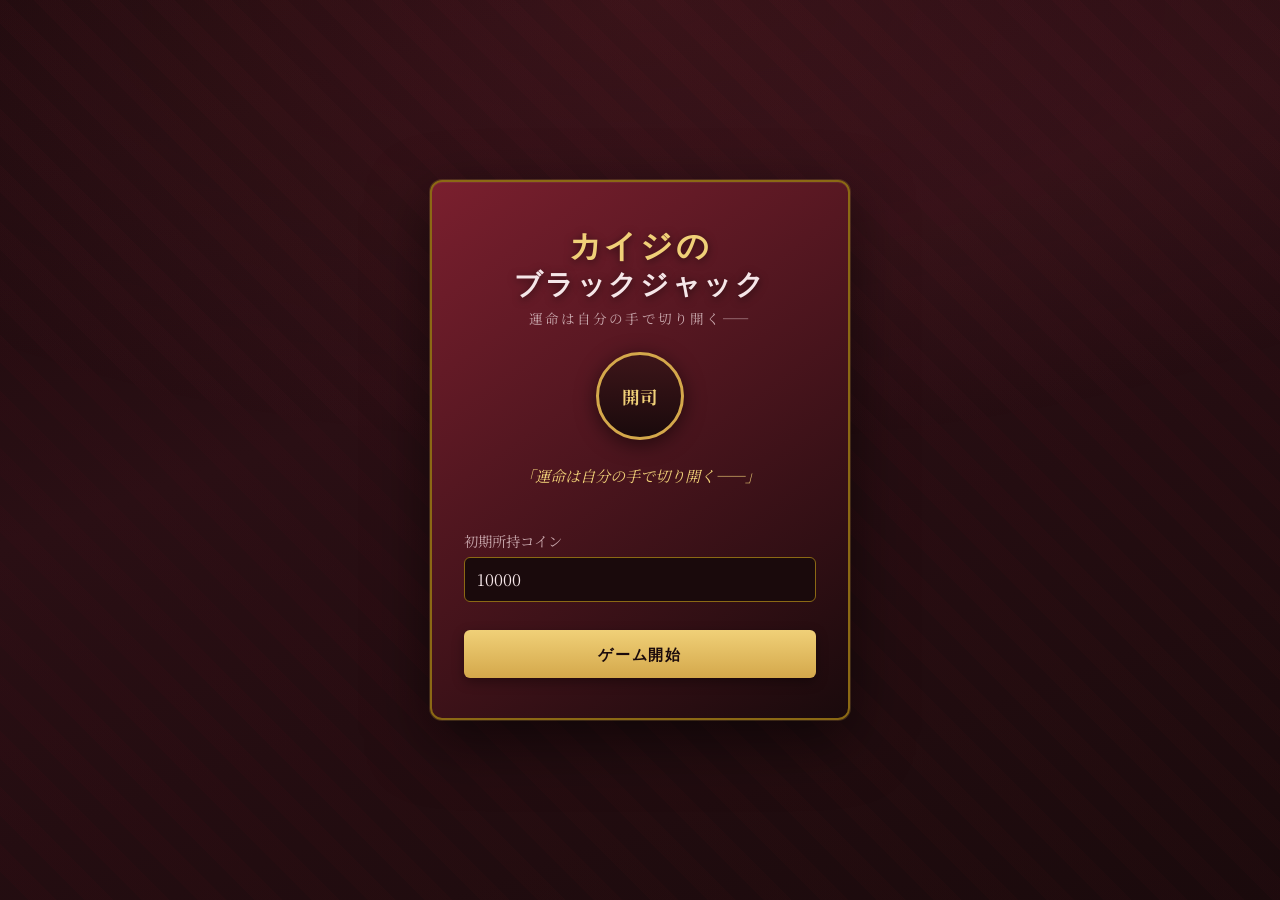
==== blackjack/index.html @ e232865c "kousinn" ====
<!DOCTYPE html>
<html lang="ja">
<head>
  <meta charset="UTF-8">
  <meta name="viewport" content="width=device-width, initial-scale=1.0">
  <title>カイジのブラックジャック</title>
  <link rel="stylesheet" href="styles.css">
  <link rel="preconnect" href="https://fonts.googleapis.com">
  <link rel="preconnect" href="https://fonts.gstatic.com" crossorigin>
  <link href="https://fonts.googleapis.com/css2?family=Noto+Serif+JP:wght@400;600;700&family=Oswald:wght@500;600&display=swap" rel="stylesheet">
</head>
<body>
  <div class="bg-pattern" aria-hidden="true"></div>
  <div id="fx-overlay" class="fx-overlay" aria-hidden="true"></div>

  <!-- スタート画面 -->
  <div id="start-screen" class="screen active">
    <div class="start-card">
      <h1 class="title">カイジの<br><span>ブラックジャック</span></h1>
      <p class="subtitle">運命は自分の手で切り開く——</p>
      <div class="kaiji-portrait" aria-hidden="true">
        <span class="kaiji-face">開司</span>
      </div>
      <p id="start-quote" class="kaiji-quote">「俺は負けたままじゃ終われない…」</p>
      <label class="bankroll-setup">
        <span>初期所持コイン</span>
        <input type="number" id="initial-bankroll" min="100" max="999999" value="10000" step="100">
      </label>
      <button type="button" id="btn-start" class="btn btn-gold">ゲーム開始</button>
    </div>
  </div>

  <!-- メインゲーム -->
  <div id="game-screen" class="screen">
    <header class="hud">
      <div class="hud-block">
        <span class="hud-label">所持コイン</span>
        <span id="bankroll" class="hud-value">10,000</span>
      </div>
      <div class="hud-block center">
        <span class="hud-label">今回の獲得</span>
        <span id="session-coins" class="hud-value accent">0</span>
        <div class="sound-preset-row">
          <span class="preset-label">音質</span>
          <button type="button" id="btn-preset-a" class="btn-preset" title="やや控えめ">A</button>
          <button type="button" id="btn-preset-e" class="btn-preset active" title="リアル（推奨）">E</button>
        </div>
      </div>
      <div class="hud-block right">
        <span class="hud-label">連勝</span>
        <span id="win-streak" class="hud-value">0</span>
        <button type="button" id="btn-sound" class="btn-sound" aria-pressed="true" title="効果音のオン/オフ">🔊</button>
      </div>
    </header>

    <section class="kaiji-panel" aria-live="polite">
      <div class="kaiji-avatar" aria-hidden="true">開</div>
      <p id="kaiji-dialogue" class="kaiji-dialogue">「さあ、賭けの時間だ…」</p>
    </section>

    <main id="game-table" class="table">
      <section id="dealer-area" class="hand-area dealer-area">
        <h2>ディーラー <span id="dealer-score" class="score"></span></h2>
        <div id="dealer-cards" class="cards"></div>
      </section>

      <div class="table-center">
        <p id="game-message" class="game-message"></p>
        <div id="bet-panel" class="bet-panel">
          <p class="bet-label">ベット額を選べ</p>
          <p id="max-bet-hint" class="max-bet-hint">最大ベット: <strong id="max-bet">0</strong> コイン</p>
          <p id="bet-error" class="bet-error" role="alert"></p>
          <div class="bet-chips">
            <button type="button" class="chip" data-bet="100">100</button>
            <button type="button" class="chip" data-bet="500">500</button>
            <button type="button" class="chip" data-bet="1000">1K</button>
            <button type="button" class="chip" data-bet="2500">2.5K</button>
            <button type="button" class="chip" data-bet="5000">5K</button>
            <button type="button" class="chip chip-allin" data-bet="allin">ALL IN</button>
          </div>
          <div class="bet-custom">
            <input type="number" id="custom-bet" min="1" placeholder="任意額" step="50">
            <button type="button" id="btn-place-bet" class="btn btn-gold">ベットする</button>
          </div>
          <p class="current-bet">現在のベット: <strong id="current-bet">0</strong> コイン</p>
        </div>
      </div>

      <section id="player-area" class="hand-area player-area">
        <h2>あなた <span id="player-score" class="score"></span></h2>
        <div id="player-cards" class="cards"></div>
      </section>
    </main>

    <footer class="controls">
      <button type="button" id="btn-hit" class="btn btn-action" disabled>ヒット</button>
      <button type="button" id="btn-stand" class="btn btn-action" disabled>スタンド</button>
      <button type="button" id="btn-double" class="btn btn-action" disabled>ダブル</button>
      <button type="button" id="btn-new-round" class="btn btn-secondary" disabled>次のラウンド</button>
    </footer>
  </div>

  <!-- ゲームオーバー -->
  <div id="gameover-screen" class="screen">
    <div class="start-card gameover-card">
      <h1>破産</h1>
      <p id="gameover-quote" class="kaiji-quote">「まだ…終わってない…」</p>
      <p>最終所持: <strong id="final-bankroll">0</strong> コイン</p>
      <p>セッション獲得: <strong id="final-session">0</strong> コイン</p>
      <button type="button" id="btn-restart" class="btn btn-gold">最初から</button>
    </div>
  </div>

  <script src="sounds.js"></script>
  <script src="game.js"></script>
</body>
</html>
---- blackjack/styles.css ----
/* ワインレッド・カジノテーマ */
:root {
  --wine-dark: #1a0a0c;
  --wine: #5c1520;
  --wine-mid: #7a1f2e;
  --wine-light: #9b2d3f;
  --wine-glow: #c43d52;
  --gold: #d4a84b;
  --gold-light: #f0d078;
  --gold-dark: #8b6914;
  --felt: #2d1218;
  --felt-edge: #4a1a24;
  --text: #f5e6e8;
  --text-muted: #c9a8ad;
  --card-white: #faf8f5;
  --shadow: rgba(0, 0, 0, 0.55);
  --font-serif: "Noto Serif JP", serif;
  --font-display: "Oswald", sans-serif;
}

*,
*::before,
*::after {
  box-sizing: border-box;
  margin: 0;
  padding: 0;
}

html {
  font-size: 16px;
}

body {
  min-height: 100vh;
  font-family: var(--font-serif);
  color: var(--text);
  background: linear-gradient(160deg, var(--wine-dark) 0%, #2a0f14 40%, var(--wine-dark) 100%);
  overflow-x: hidden;
}

.bg-pattern {
  position: fixed;
  inset: 0;
  background:
    radial-gradient(ellipse 80% 50% at 50% 0%, rgba(196, 61, 82, 0.15), transparent),
    repeating-linear-gradient(
      45deg,
      transparent,
      transparent 20px,
      rgba(92, 21, 32, 0.08) 20px,
      rgba(92, 21, 32, 0.08) 40px
    );
  pointer-events: none;
  z-index: 0;
}

/* 画面切り替え */
.screen {
  display: none;
  position: relative;
  z-index: 1;
  min-height: 100vh;
  padding: 1rem;
}

.screen.active {
  display: flex;
  flex-direction: column;
  align-items: center;
  justify-content: center;
}

#game-screen.active {
  display: flex;
  justify-content: flex-start;
  padding: 0.75rem 1rem 1.5rem;
  gap: 0.5rem;
}

/* スタート / ゲームオーバー */
.start-card {
  background: linear-gradient(145deg, var(--wine-mid), var(--wine-dark));
  border: 2px solid var(--gold-dark);
  border-radius: 12px;
  padding: 2.5rem 2rem;
  max-width: 420px;
  width: 100%;
  text-align: center;
  box-shadow:
    0 0 0 1px rgba(212, 168, 75, 0.2),
    0 20px 60px var(--shadow),
    inset 0 1px 0 rgba(255, 255, 255, 0.06);
}

.title {
  font-family: var(--font-display);
  font-size: 2rem;
  font-weight: 600;
  letter-spacing: 0.08em;
  line-height: 1.3;
  color: var(--gold-light);
  text-shadow: 0 2px 8px var(--shadow);
}

.title span {
  display: block;
  font-size: 1.75rem;
  color: var(--text);
}

.subtitle {
  margin-top: 0.5rem;
  font-size: 0.85rem;
  color: var(--text-muted);
  letter-spacing: 0.15em;
}

.kaiji-portrait {
  margin: 1.5rem auto;
  width: 88px;
  height: 88px;
  border-radius: 50%;
  background: linear-gradient(180deg, #3d1519, var(--wine-dark));
  border: 3px solid var(--gold);
  display: flex;
  align-items: center;
  justify-content: center;
  box-shadow: 0 4px 20px var(--shadow);
}

.kaiji-face {
  font-size: 1.1rem;
  font-weight: 700;
  color: var(--gold-light);
}

.kaiji-quote {
  font-size: 0.95rem;
  font-style: italic;
  color: var(--gold-light);
  margin: 1rem 0;
  line-height: 1.6;
  min-height: 3em;
}

.bankroll-setup {
  display: flex;
  flex-direction: column;
  gap: 0.4rem;
  margin: 1.25rem 0;
  text-align: left;
  font-size: 0.9rem;
  color: var(--text-muted);
}

.bankroll-setup input {
  padding: 0.6rem 0.75rem;
  border: 1px solid var(--gold-dark);
  border-radius: 6px;
  background: var(--wine-dark);
  color: var(--text);
  font-family: inherit;
  font-size: 1rem;
}

/* ボタン */
.btn {
  font-family: var(--font-display);
  font-size: 0.95rem;
  letter-spacing: 0.12em;
  text-transform: uppercase;
  padding: 0.75rem 1.5rem;
  border: none;
  border-radius: 6px;
  cursor: pointer;
  transition: transform 0.15s, box-shadow 0.15s, opacity 0.15s;
}

.btn:hover:not(:disabled) {
  transform: translateY(-2px);
}

.btn:active:not(:disabled) {
  transform: translateY(0);
}

.btn:disabled {
  opacity: 0.4;
  cursor: not-allowed;
}

.btn-gold {
  background: linear-gradient(180deg, var(--gold-light), var(--gold));
  color: var(--wine-dark);
  box-shadow: 0 4px 12px rgba(0, 0, 0, 0.35);
  font-weight: 600;
  width: 100%;
  margin-top: 0.5rem;
}

.btn-gold:hover:not(:disabled) {
  box-shadow: 0 6px 20px rgba(212, 168, 75, 0.4);
}

.btn-action {
  background: linear-gradient(180deg, var(--wine-light), var(--wine));
  color: var(--text);
  border: 1px solid var(--gold-dark);
  flex: 1;
  min-width: 90px;
}

.btn-action:hover:not(:disabled) {
  background: linear-gradient(180deg, var(--wine-glow), var(--wine-light));
  box-shadow: 0 0 16px rgba(196, 61, 82, 0.4);
}

.btn-secondary {
  background: transparent;
  color: var(--gold);
  border: 1px solid var(--gold-dark);
  flex: 1;
}

/* HUD */
.hud {
  display: grid;
  grid-template-columns: 1fr 1fr 1fr;
  gap: 0.5rem;
  width: 100%;
  max-width: 900px;
  margin: 0 auto;
  padding: 0.5rem 0;
}

.hud-block {
  background: rgba(26, 10, 12, 0.7);
  border: 1px solid var(--felt-edge);
  border-radius: 8px;
  padding: 0.5rem 0.75rem;
}

.hud-block.center {
  text-align: center;
}

.hud-block.right {
  text-align: right;
}

.hud-label {
  display: block;
  font-size: 0.7rem;
  color: var(--text-muted);
  letter-spacing: 0.1em;
  text-transform: uppercase;
  font-family: var(--font-display);
}

.hud-value {
  font-family: var(--font-display);
  font-size: 1.35rem;
  color: var(--gold-light);
}

.hud-value.accent {
  color: #7dffb8;
}

.hud-value.negative {
  color: #ff6b7a;
}

/* カイジパネル */
.kaiji-panel {
  display: flex;
  align-items: flex-start;
  gap: 0.75rem;
  width: 100%;
  max-width: 900px;
  margin: 0 auto;
  padding: 0.6rem 1rem;
  background: linear-gradient(90deg, rgba(92, 21, 32, 0.9), rgba(45, 18, 24, 0.95));
  border-left: 4px solid var(--gold);
  border-radius: 0 8px 8px 0;
  box-shadow: 0 4px 16px var(--shadow);
}

.kaiji-avatar {
  flex-shrink: 0;
  width: 44px;
  height: 44px;
  border-radius: 50%;
  background: var(--wine-dark);
  border: 2px solid var(--gold);
  display: flex;
  align-items: center;
  justify-content: center;
  font-weight: 700;
  font-size: 1rem;
  color: var(--gold-light);
}

.kaiji-dialogue {
  font-size: 0.95rem;
  line-height: 1.55;
  color: var(--text);
  animation: fadeIn 0.4s ease;
}

@keyframes fadeIn {
  from { opacity: 0; transform: translateY(4px); }
  to { opacity: 1; transform: translateY(0); }
}

/* テーブル */
.table {
  position: relative;
  flex: 1;
  width: 100%;
  max-width: 900px;
  margin: 0 auto;
  display: flex;
  flex-direction: column;
  gap: 0.75rem;
  background: radial-gradient(ellipse at center, var(--felt) 0%, #1f0c10 100%);
  border: 3px solid var(--felt-edge);
  border-radius: 16px;
  padding: 1.25rem;
  box-shadow:
    inset 0 0 80px rgba(0, 0, 0, 0.4),
    0 8px 32px var(--shadow);
  min-height: 320px;
}

.hand-area h2 {
  font-family: var(--font-display);
  font-size: 0.85rem;
  letter-spacing: 0.15em;
  color: var(--text-muted);
  margin-bottom: 0.5rem;
  text-transform: uppercase;
}

.score {
  color: var(--gold-light);
  font-size: 1rem;
  margin-left: 0.5rem;
}

.cards {
  display: flex;
  flex-wrap: wrap;
  gap: 0.5rem;
  min-height: 110px;
  align-items: flex-start;
}

/* カード */
.card {
  width: 72px;
  height: 102px;
  background: var(--card-white);
  border-radius: 8px;
  box-shadow: 2px 4px 12px var(--shadow);
  display: flex;
  flex-direction: column;
  align-items: center;
  justify-content: center;
  font-weight: 700;
  position: relative;
  animation: dealCard 0.35s ease backwards;
}

.card.hidden {
  background: linear-gradient(135deg, var(--wine-mid), var(--wine-dark));
  border: 2px solid var(--gold-dark);
}

.card.hidden::after {
  content: "♠";
  font-size: 2rem;
  color: var(--gold);
  opacity: 0.6;
}

.card.red {
  color: #b91c1c;
}

.card.black {
  color: #1a1a1a;
}

.card .rank {
  font-size: 1.25rem;
  line-height: 1;
}

.card .suit {
  font-size: 1.5rem;
  line-height: 1;
}

@keyframes dealCard {
  from {
    opacity: 0;
    transform: translateY(-30px) rotate(-5deg);
  }
  to {
    opacity: 1;
    transform: translateY(0) rotate(0);
  }
}

.table-center {
  flex: 1;
  display: flex;
  flex-direction: column;
  align-items: center;
  justify-content: center;
  padding: 0.5rem 0;
}

.game-message {
  font-size: 1.1rem;
  color: var(--gold-light);
  text-align: center;
  min-height: 1.5em;
  margin-bottom: 0.75rem;
  font-weight: 600;
}

/* ベット */
.bet-panel {
  text-align: center;
  width: 100%;
}

.bet-panel.hidden {
  display: none;
}

.bet-label {
  font-size: 0.85rem;
  color: var(--text-muted);
  margin-bottom: 0.5rem;
}

.bet-chips {
  display: flex;
  flex-wrap: wrap;
  gap: 0.4rem;
  justify-content: center;
  margin-bottom: 0.75rem;
}

.chip {
  width: 56px;
  height: 56px;
  border-radius: 50%;
  border: 3px dashed var(--gold-dark);
  background: radial-gradient(circle at 30% 30%, var(--gold-light), var(--gold));
  color: var(--wine-dark);
  font-family: var(--font-display);
  font-weight: 600;
  font-size: 0.75rem;
  cursor: pointer;
  transition: transform 0.15s, box-shadow 0.15s;
}

.chip:hover {
  transform: scale(1.08);
  box-shadow: 0 0 12px rgba(212, 168, 75, 0.6);
}

.chip.selected {
  border-style: solid;
  border-color: var(--wine-glow);
  box-shadow: 0 0 0 3px var(--wine-glow);
}

.bet-custom {
  display: flex;
  gap: 0.5rem;
  justify-content: center;
  flex-wrap: wrap;
  margin-bottom: 0.5rem;
}

.bet-custom input {
  width: 120px;
  padding: 0.5rem;
  border: 1px solid var(--gold-dark);
  border-radius: 6px;
  background: var(--wine-dark);
  color: var(--text);
  font-family: inherit;
}

.bet-custom .btn-gold {
  width: auto;
  margin-top: 0;
  padding: 0.5rem 1.25rem;
}

.current-bet {
  font-size: 0.9rem;
  color: var(--text-muted);
}

.current-bet strong {
  color: var(--gold-light);
  font-family: var(--font-display);
  font-size: 1.1rem;
}

.max-bet-hint {
  font-size: 0.8rem;
  color: var(--text-muted);
  margin-bottom: 0.5rem;
}

.max-bet-hint strong {
  color: var(--gold-light);
  font-family: var(--font-display);
}

.bet-error {
  color: #ff6b7a;
  font-size: 0.85rem;
  min-height: 1.25em;
  margin-bottom: 0.35rem;
}

.chip:disabled {
  opacity: 0.35;
  cursor: not-allowed;
  transform: none;
  filter: grayscale(0.6);
}

.chip:disabled:hover {
  transform: none;
  box-shadow: none;
}

.bet-custom input:invalid,
.bet-custom input.input-error {
  border-color: #ff6b7a;
  box-shadow: 0 0 8px rgba(255, 107, 122, 0.4);
}

/* 特殊演出オーバーレイ */
.fx-overlay {
  position: fixed;
  inset: 0;
  pointer-events: none;
  z-index: 200;
  display: flex;
  align-items: center;
  justify-content: center;
  opacity: 0;
  visibility: hidden;
}

.fx-overlay.active {
  opacity: 1;
  visibility: visible;
}

.fx-flash {
  position: absolute;
  inset: 0;
  opacity: 0;
}

.fx-flash.bust-flash {
  background: radial-gradient(circle, rgba(255, 40, 60, 0.55) 0%, rgba(90, 10, 20, 0.3) 50%, transparent 70%);
  animation: bustFlash 0.9s ease forwards;
}

.fx-flash.bj-flash {
  background: radial-gradient(circle, rgba(255, 215, 100, 0.6) 0%, rgba(212, 168, 75, 0.25) 45%, transparent 70%);
  animation: bjFlash 1.2s ease forwards;
}

.fx-banner {
  position: relative;
  z-index: 2;
  font-family: var(--font-display);
  font-size: clamp(2.5rem, 10vw, 4.5rem);
  font-weight: 600;
  letter-spacing: 0.2em;
  text-transform: uppercase;
  opacity: 0;
  transform: scale(0.3) rotate(-8deg);
}

.fx-banner.bust-banner {
  color: #ff3d55;
  text-shadow:
    0 0 20px rgba(255, 60, 80, 0.9),
    0 0 60px rgba(180, 20, 40, 0.8),
    4px 4px 0 #1a0a0c;
  animation: bustBanner 1.1s cubic-bezier(0.34, 1.56, 0.64, 1) forwards;
}

.fx-banner.bj-banner {
  color: var(--gold-light);
  text-shadow:
    0 0 24px rgba(255, 220, 120, 1),
    0 0 50px rgba(212, 168, 75, 0.9),
    4px 4px 0 var(--wine-dark);
  animation: bjBanner 1.4s cubic-bezier(0.34, 1.56, 0.64, 1) forwards;
}

.fx-sub {
  position: absolute;
  bottom: 38%;
  font-family: var(--font-serif);
  font-size: 1rem;
  letter-spacing: 0.15em;
  opacity: 0;
  animation: fxSub 1s ease 0.3s forwards;
}

.fx-sub.bust-sub { color: #ff8a96; }
.fx-sub.bj-sub { color: var(--gold-light); }

/* パーティクル */
.fx-particles {
  position: absolute;
  inset: 0;
  overflow: hidden;
}

.fx-particle {
  position: absolute;
  width: 8px;
  height: 8px;
  border-radius: 50%;
  opacity: 0;
  animation: particleFly 1s ease forwards;
}

.fx-particle.gold {
  background: var(--gold-light);
  box-shadow: 0 0 10px var(--gold);
}

.fx-particle.red {
  background: #ff4d6a;
  box-shadow: 0 0 10px #ff1744;
}

/* 画面シェイク */
body.fx-shake-bust {
  animation: screenShake 0.55s ease;
}

#game-screen.fx-shake-bust {
  animation: screenShake 0.55s ease;
}

.player-area.fx-cards-bust .card,
.dealer-area.fx-cards-bust .card {
  animation: cardBust 0.6s ease forwards;
}

.player-area.fx-cards-bj .card,
.dealer-area.fx-cards-bj .card {
  animation: cardBlackjack 1s ease forwards;
}

.dealer-area.fx-shake-bust {
  animation: screenShake 0.55s ease;
}

.fx-banner.dealer-bust-banner {
  color: #ff7a8a;
  font-size: clamp(2rem, 8vw, 3.5rem);
}

.fx-banner.dealer-bj-banner {
  color: #ff9eb0;
  text-shadow:
    0 0 20px rgba(255, 120, 140, 0.9),
    0 0 50px rgba(180, 40, 60, 0.7),
    4px 4px 0 var(--wine-dark);
}

.hud-block.right {
  position: relative;
}

.btn-sound {
  display: block;
  margin-top: 0.25rem;
  margin-left: auto;
  padding: 0.2rem 0.45rem;
  font-size: 0.9rem;
  background: transparent;
  border: 1px solid var(--felt-edge);
  border-radius: 4px;
  cursor: pointer;
  line-height: 1;
  opacity: 0.85;
}

.btn-sound:hover {
  opacity: 1;
  border-color: var(--gold-dark);
}

.btn-sound.muted {
  opacity: 0.45;
}

.sound-preset-row {
  display: flex;
  align-items: center;
  gap: 0.25rem;
  margin-top: 0.35rem;
  justify-content: center;
}

.preset-label {
  font-size: 0.65rem;
  color: var(--text-muted);
  font-family: var(--font-display);
  letter-spacing: 0.08em;
}

.btn-preset {
  font-family: var(--font-display);
  font-size: 0.7rem;
  padding: 0.15rem 0.45rem;
  border: 1px solid var(--felt-edge);
  border-radius: 4px;
  background: rgba(26, 10, 12, 0.8);
  color: var(--text-muted);
  cursor: pointer;
}

.btn-preset.active {
  border-color: var(--gold);
  color: var(--gold-light);
  box-shadow: 0 0 8px rgba(212, 168, 75, 0.35);
}

.chip-allin {
  width: auto;
  min-width: 64px;
  border-radius: 28px;
  padding: 0 0.5rem;
  font-size: 0.65rem;
  letter-spacing: 0.06em;
  background: radial-gradient(circle at 30% 30%, #ff6b7a, #8b1a2a);
  color: #fff;
  border-color: #ff8a96;
}

.chip-allin.selected {
  box-shadow: 0 0 0 3px rgba(255, 107, 122, 0.8);
}

/* 緊張スロー・ざわざわ */
#game-screen.tension-mode #game-table {
  filter: saturate(0.85) brightness(0.92);
  transition: filter 0.4s ease;
}

#game-screen.tension-mode .card {
  animation-duration: 0.55s;
}

.zawazawa-overlay {
  position: absolute;
  inset: 0;
  z-index: 50;
  pointer-events: none;
  background: radial-gradient(ellipse at center, rgba(20, 5, 10, 0.55) 0%, rgba(10, 2, 5, 0.85) 100%);
  display: flex;
  flex-direction: column;
  align-items: center;
  justify-content: center;
  animation: zawaFade 1.6s ease forwards;
}

.zaw-text {
  font-family: var(--font-serif);
  font-size: clamp(1.5rem, 6vw, 2.5rem);
  color: rgba(255, 200, 210, 0.9);
  text-shadow: 0 0 20px rgba(255, 80, 100, 0.6);
  letter-spacing: 0.3em;
  animation: zawaPulse 0.45s ease-in-out infinite alternate;
}

.zaw-text.zaw-delay {
  font-size: clamp(1.2rem, 5vw, 2rem);
  margin-top: 0.5rem;
  animation-delay: 0.2s;
  opacity: 0.85;
}

.zawazawa-overlay::before {
  content: "";
  position: absolute;
  inset: 0;
  background: repeating-linear-gradient(
    90deg,
    transparent,
    transparent 2px,
    rgba(255, 255, 255, 0.02) 2px,
    rgba(255, 255, 255, 0.02) 4px
  );
  animation: zawaScan 0.12s linear infinite;
}

@keyframes zawaFade {
  0% { opacity: 0; }
  15% { opacity: 1; }
  85% { opacity: 1; }
  100% { opacity: 0; }
}

@keyframes zawaPulse {
  from { transform: scale(1); opacity: 0.7; }
  to { transform: scale(1.04); opacity: 1; }
}

@keyframes zawaScan {
  from { transform: translateX(-4px); }
  to { transform: translateX(4px); }
}

@keyframes bustFlash {
  0% { opacity: 0; }
  15% { opacity: 1; }
  100% { opacity: 0; }
}

@keyframes bjFlash {
  0% { opacity: 0; }
  20% { opacity: 1; }
  50% { opacity: 0.7; }
  100% { opacity: 0; }
}

@keyframes bustBanner {
  0% { opacity: 0; transform: scale(2) rotate(5deg); }
  40% { opacity: 1; transform: scale(1) rotate(-3deg); }
  70% { transform: scale(1.05) rotate(0deg); }
  100% { opacity: 0; transform: scale(0.9) rotate(0deg); }
}

@keyframes bjBanner {
  0% { opacity: 0; transform: scale(0.2) rotate(-15deg); }
  35% { opacity: 1; transform: scale(1.15) rotate(3deg); }
  55% { transform: scale(1) rotate(0deg); }
  100% { opacity: 0; transform: scale(1.2) rotate(0deg); }
}

@keyframes fxSub {
  0% { opacity: 0; transform: translateY(10px); }
  40% { opacity: 1; transform: translateY(0); }
  100% { opacity: 0; transform: translateY(-8px); }
}

@keyframes particleFly {
  0% {
    opacity: 1;
    transform: translate(0, 0) scale(1);
  }
  100% {
    opacity: 0;
    transform: translate(var(--tx), var(--ty)) scale(0);
  }
}

@keyframes screenShake {
  0%, 100% { transform: translate(0, 0); }
  10% { transform: translate(-8px, 4px); }
  20% { transform: translate(8px, -4px); }
  30% { transform: translate(-6px, -6px); }
  40% { transform: translate(6px, 6px); }
  50% { transform: translate(-4px, 2px); }
  60% { transform: translate(4px, -2px); }
  70% { transform: translate(-2px, 4px); }
  80% { transform: translate(2px, -4px); }
}

@keyframes cardBust {
  0% { transform: rotate(0); }
  25% { transform: rotate(-12deg) translateY(8px); filter: brightness(0.7) sepia(0.3); }
  50% { transform: rotate(10deg) translateY(12px); }
  100% { transform: rotate(0) translateY(0); filter: brightness(0.5) grayscale(0.4); }
}

@keyframes cardBlackjack {
  0% { box-shadow: 2px 4px 12px var(--shadow); }
  30% {
    box-shadow: 0 0 30px rgba(255, 215, 100, 0.9), 0 0 60px rgba(212, 168, 75, 0.6);
    transform: translateY(-12px) scale(1.08);
  }
  60% {
    box-shadow: 0 0 20px rgba(255, 215, 100, 0.7);
    transform: translateY(-6px) scale(1.04);
  }
  100% {
    box-shadow: 2px 4px 12px var(--shadow);
    transform: translateY(0) scale(1);
  }
}

/* コントロール */
.controls {
  display: flex;
  flex-wrap: wrap;
  gap: 0.5rem;
  width: 100%;
  max-width: 900px;
  margin: 0.5rem auto 0;
  padding-top: 0.25rem;
}

.gameover-card h1 {
  font-family: var(--font-display);
  color: #ff6b7a;
  font-size: 2rem;
  margin-bottom: 0.5rem;
}

.gameover-card p {
  margin: 0.4rem 0;
  color: var(--text-muted);
}

.gameover-card strong {
  color: var(--gold-light);
}

/* コイン獲得ポップ */
.coin-popup {
  position: fixed;
  top: 50%;
  left: 50%;
  transform: translate(-50%, -50%);
  font-family: var(--font-display);
  font-size: 2rem;
  font-weight: 600;
  color: var(--gold-light);
  text-shadow: 0 0 20px rgba(212, 168, 75, 0.8);
  pointer-events: none;
  animation: coinPop 1.2s ease forwards;
  z-index: 100;
}

.coin-popup.lose {
  color: #ff6b7a;
}

@keyframes coinPop {
  0% { opacity: 0; transform: translate(-50%, -50%) scale(0.5); }
  20% { opacity: 1; transform: translate(-50%, -60%) scale(1.2); }
  80% { opacity: 1; transform: translate(-50%, -80%) scale(1); }
  100% { opacity: 0; transform: translate(-50%, -100%) scale(0.9); }
}

/* レスポンシブ */
@media (max-width: 600px) {
  .card {
    width: 60px;
    height: 86px;
  }

  .card .rank { font-size: 1rem; }
  .card .suit { font-size: 1.2rem; }

  .hud-value { font-size: 1.1rem; }

  .chip {
    width: 48px;
    height: 48px;
    font-size: 0.65rem;
  }

  .controls .btn {
    font-size: 0.8rem;
    padding: 0.6rem 0.5rem;
  }
}
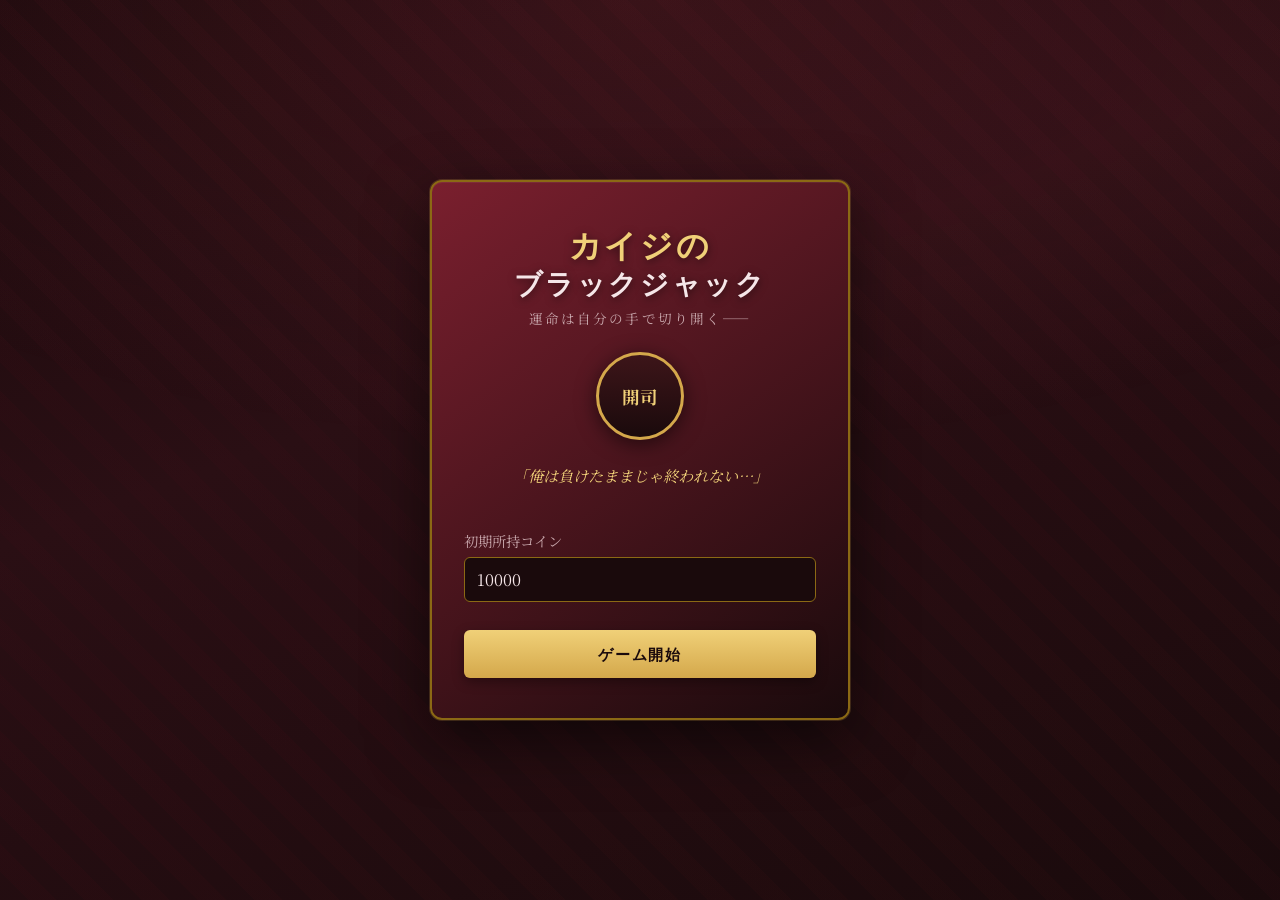
==== commit 30e40fc3: "更新" ====
--- a/blackjack/index.html
+++ b/blackjack/index.html
@@ -5,6 +5,7 @@
   <meta name="viewport" content="width=device-width, initial-scale=1.0">
   <title>カイジのブラックジャック</title>
   <link rel="stylesheet" href="styles.css">
+  <link rel="stylesheet" href="styles-fx.css">
   <link rel="preconnect" href="https://fonts.googleapis.com">
   <link rel="preconnect" href="https://fonts.gstatic.com" crossorigin>
   <link href="https://fonts.googleapis.com/css2?family=Noto+Serif+JP:wght@400;600;700&family=Oswald:wght@500;600&display=swap" rel="stylesheet">
@@ -12,6 +13,9 @@
 <body>
   <div class="bg-pattern" aria-hidden="true"></div>
   <div id="fx-overlay" class="fx-overlay" aria-hidden="true"></div>
+  <div id="fx-layer" class="fx-layer" aria-hidden="true"></div>
+  <div id="screen-transition" class="screen-transition" aria-hidden="true"></div>
+  <div id="vignette-tension" class="vignette-tension" aria-hidden="true"></div>
 
   <!-- スタート画面 -->
   <div id="start-screen" class="screen active">
@@ -52,6 +56,12 @@
         <button type="button" id="btn-sound" class="btn-sound" aria-pressed="true" title="効果音のオン/オフ">🔊</button>
       </div>
     </header>
+
+    <div id="heat-meter" class="heat-meter" aria-label="台の熱">
+      <span class="heat-label-text">台の熱</span>
+      <div class="heat-track"><div id="heat-fill" class="heat-fill"></div></div>
+      <span id="heat-label" class="heat-status">普通</span>
+    </div>
 
     <section class="kaiji-panel" aria-live="polite">
       <div class="kaiji-avatar" aria-hidden="true">開</div>
@@ -112,6 +122,7 @@
   </div>
 
   <script src="sounds.js"></script>
+  <script src="effects.js"></script>
   <script src="game.js"></script>
 </body>
 </html>
--- a/blackjack/styles-fx.css
+++ b/blackjack/styles-fx.css
@@ -0,0 +1,592 @@
+/* === FX Layer & 画面遷移 (#7) === */
+.fx-layer {
+  position: fixed;
+  inset: 0;
+  pointer-events: none;
+  z-index: 200;
+  overflow: hidden;
+}
+
+.screen-transition {
+  position: fixed;
+  inset: 0;
+  background: #0a0406;
+  opacity: 0;
+  pointer-events: none;
+  z-index: 500;
+  transition: opacity 0.28s ease;
+}
+
+.screen-transition.active {
+  opacity: 1;
+}
+
+/* === 台の熱メーター（パチンコ風） === */
+.heat-meter {
+  display: flex;
+  align-items: center;
+  gap: 0.5rem;
+  width: 100%;
+  max-width: 900px;
+  margin: 0 auto;
+  padding: 0.25rem 0.5rem;
+}
+
+.heat-label-text {
+  font-size: 0.7rem;
+  color: var(--text-muted);
+  white-space: nowrap;
+}
+
+.heat-track {
+  flex: 1;
+  height: 8px;
+  background: rgba(0, 0, 0, 0.4);
+  border-radius: 4px;
+  overflow: hidden;
+  border: 1px solid rgba(212, 168, 75, 0.25);
+}
+
+.heat-fill {
+  height: 100%;
+  width: 20%;
+  background: linear-gradient(90deg, var(--wine-light), var(--gold));
+  border-radius: 4px;
+  transition: width 0.5s ease, box-shadow 0.3s;
+}
+
+.heat-status {
+  font-family: var(--font-display);
+  font-size: 0.75rem;
+  color: var(--gold);
+  min-width: 3.5rem;
+  text-align: right;
+}
+
+#game-table.table-rush {
+  box-shadow: inset 0 0 40px rgba(255, 120, 40, 0.15);
+}
+
+#game-screen.rush-mode .heat-fill {
+  background: linear-gradient(90deg, #ff6b2b, #ffd700, #ff6b2b);
+  background-size: 200% 100%;
+  animation: heatPulse 1.2s ease infinite;
+  box-shadow: 0 0 12px rgba(255, 180, 50, 0.8);
+}
+
+@keyframes heatPulse {
+  0%, 100% { background-position: 0% 50%; }
+  50% { background-position: 100% 50%; }
+}
+
+/* === コイン飛翔 (#2) === */
+.fly-coin {
+  position: fixed;
+  width: 22px;
+  height: 22px;
+  margin-left: -11px;
+  margin-top: -11px;
+  border-radius: 50%;
+  background: radial-gradient(circle at 30% 30%, var(--gold-light), var(--gold-dark));
+  border: 2px solid var(--gold);
+  box-shadow: 0 2px 8px rgba(0, 0, 0, 0.5);
+  z-index: 210;
+  transition: left 0.55s cubic-bezier(0.34, 1.2, 0.64, 1), top 0.55s cubic-bezier(0.34, 1.2, 0.64, 1);
+  pointer-events: none;
+}
+
+.fly-coin.arrived {
+  transform: scale(0.3);
+  opacity: 0;
+}
+
+.fly-coin.lose {
+  background: radial-gradient(circle at 30% 30%, #ff8a9a, #8b2030);
+  border-color: #c43d52;
+}
+
+.fly-coin.rain {
+  top: -20px;
+  animation: coinRainFall 1.2s ease-in forwards;
+}
+
+@keyframes coinRainFall {
+  to {
+    top: 110vh;
+    opacity: 0;
+    transform: rotate(360deg);
+  }
+}
+
+.hud-value.pulse-win {
+  animation: hudPulseWin 0.5s ease;
+  color: var(--gold-light);
+}
+
+.hud-value.pulse-lose {
+  animation: hudPulseLose 0.5s ease;
+  color: #ff6b7a;
+}
+
+@keyframes hudPulseWin {
+  0%, 100% { transform: scale(1); }
+  50% { transform: scale(1.15); }
+}
+
+@keyframes hudPulseLose {
+  0%, 100% { transform: scale(1); }
+  30% { transform: scale(0.92); }
+}
+
+/* === カード配布・めくり (#1) === */
+.card.card-deal {
+  animation: cardDealIn 0.35s cubic-bezier(0.22, 1, 0.36, 1) forwards;
+}
+
+@keyframes cardDealIn {
+  from {
+    opacity: 0;
+    transform: translateY(-40px) scale(0.85) rotate(-8deg);
+  }
+  to {
+    opacity: 1;
+    transform: translateY(0) scale(1) rotate(0);
+  }
+}
+
+.card.card--hole {
+  background: linear-gradient(135deg, var(--wine-mid), var(--wine-dark));
+  border: 2px solid var(--gold-dark);
+}
+
+.card.flipping {
+  animation: cardFlip 0.35s ease forwards;
+}
+
+@keyframes cardFlip {
+  0% { transform: perspective(400px) rotateY(0deg); }
+  50% { transform: perspective(400px) rotateY(90deg); }
+  100% { transform: perspective(400px) rotateY(0deg); }
+}
+
+/* === 緊張演出 (#5) === */
+.vignette-tension {
+  position: fixed;
+  inset: 0;
+  pointer-events: none;
+  z-index: 150;
+  opacity: 0;
+  background: radial-gradient(ellipse at center, transparent 40%, rgba(0, 0, 0, 0.65) 100%);
+  transition: opacity 0.4s;
+}
+
+.vignette-tension.active {
+  opacity: 1;
+}
+
+.vignette-tension.tension {
+  animation: vignettePulse 1.5s ease-in-out infinite;
+}
+
+@keyframes vignettePulse {
+  0%, 100% { opacity: 0.7; }
+  50% { opacity: 1; }
+}
+
+#game-screen.tension-vignette {
+  filter: contrast(1.05) saturate(1.1);
+}
+
+/* === 連勝・大勝・ニアミス (#6 / パチンコ心理) === */
+.float-text,
+.near-miss-text,
+.streak-text,
+.bonus-text,
+.recovery-text,
+.heat-spike {
+  position: fixed;
+  left: 50%;
+  top: 42%;
+  transform: translateX(-50%);
+  font-family: var(--font-display);
+  font-size: 1.5rem;
+  font-weight: 600;
+  color: var(--gold-light);
+  text-shadow: 0 0 20px rgba(212, 168, 75, 0.9);
+  animation: floatTextUp 1.5s ease forwards;
+  z-index: 220;
+  white-space: nowrap;
+}
+
+.near-miss-text {
+  color: #ff9a6b;
+  font-size: 1.8rem;
+}
+
+.streak-text.big {
+  font-size: 2rem;
+  color: #ffd700;
+}
+
+.bonus-text {
+  color: #7fff9a;
+}
+
+#game-screen.near-miss {
+  animation: nearMissShake 0.4s ease;
+}
+
+@keyframes nearMissShake {
+  0%, 100% { transform: translateX(0); }
+  25% { transform: translateX(-6px); }
+  75% { transform: translateX(6px); }
+}
+
+#game-screen.big-win-flash::after {
+  content: "";
+  position: fixed;
+  inset: 0;
+  background: rgba(255, 215, 100, 0.25);
+  pointer-events: none;
+  z-index: 180;
+  animation: bigWinFlash 1.2s ease forwards;
+}
+
+@keyframes bigWinFlash {
+  0% { opacity: 0; }
+  30% { opacity: 1; }
+  100% { opacity: 0; }
+}
+
+#game-screen.streak-3 .hud-value#win-streak {
+  color: var(--gold-light);
+  text-shadow: 0 0 12px rgba(212, 168, 75, 0.8);
+}
+
+/* === ボタン状態 (#3) === */
+.btn-action.btn-ready:not(:disabled) {
+  box-shadow: 0 0 12px rgba(212, 168, 75, 0.35);
+}
+
+.btn-action.btn-locked:disabled {
+  opacity: 0.45;
+  cursor: not-allowed;
+  filter: grayscale(0.3);
+}
+
+.btn-action:disabled:not(.btn-locked) {
+  opacity: 0.5;
+}
+
+.table-center {
+  position: relative;
+}
+
+/* === イベント演出 === */
+.event-text {
+  position: fixed;
+  left: 50%;
+  top: 38%;
+  transform: translateX(-50%);
+  font-family: var(--font-display);
+  font-size: 1.35rem;
+  font-weight: 600;
+  text-align: center;
+  z-index: 225;
+  pointer-events: none;
+  animation: floatTextUp 1.4s ease forwards;
+  text-shadow: 0 0 16px rgba(0, 0, 0, 0.8);
+}
+
+.event-text.allin {
+  font-size: 1.8rem;
+  color: #ff6b6b;
+  letter-spacing: 0.15em;
+  animation: eventAllInPop 1.3s ease forwards;
+}
+
+.event-text.danger {
+  color: #ffb347;
+  font-size: 1.5rem;
+}
+
+.event-text.risky {
+  color: #ffcc88;
+  font-size: 1.2rem;
+}
+
+.event-text.showdown,
+.event-text.standoff,
+.event-text.suspense {
+  color: #f5c6d0;
+  font-size: 1.4rem;
+}
+
+.event-text.lucky {
+  color: #ffd700;
+  font-size: 1.6rem;
+}
+
+.event-text.double,
+.event-text.bigbet {
+  color: var(--gold-light);
+}
+
+#game-screen.event-allin {
+  animation: eventAllInScreen 1.2s ease;
+}
+
+#game-screen.event-bigbet {
+  box-shadow: inset 0 0 60px rgba(212, 168, 75, 0.2);
+}
+
+#game-screen.event-double {
+  animation: eventDoubleFlash 0.9s ease;
+}
+
+#game-table.showdown-shake {
+  animation: showdownShake 0.55s ease;
+}
+
+.hand-area.danger-pulse .cards {
+  animation: dangerCardPulse 0.9s ease;
+}
+
+.hand-area.risky-pulse .cards {
+  animation: riskyCardPulse 0.6s ease;
+}
+
+@keyframes eventAllInPop {
+  0% { opacity: 0; transform: translateX(-50%) scale(0.5); }
+  25% { opacity: 1; transform: translateX(-50%) scale(1.15); }
+  100% { opacity: 0; transform: translateX(-50%) scale(1) translateY(-30px); }
+}
+
+@keyframes eventAllInScreen {
+  0%, 100% { filter: brightness(1); }
+  40% { filter: brightness(1.15) saturate(1.2); }
+}
+
+@keyframes eventDoubleFlash {
+  0%, 100% { filter: none; }
+  50% { filter: contrast(1.08) brightness(1.1); }
+}
+
+@keyframes showdownShake {
+  0%, 100% { transform: translateX(0); }
+  20% { transform: translateX(-5px); }
+  40% { transform: translateX(5px); }
+  60% { transform: translateX(-3px); }
+  80% { transform: translateX(3px); }
+}
+
+@keyframes dangerCardPulse {
+  0%, 100% { filter: none; }
+  50% {
+    filter: drop-shadow(0 0 12px rgba(255, 120, 60, 0.8));
+    transform: translateY(-4px);
+  }
+}
+
+@keyframes riskyCardPulse {
+  0%, 100% { transform: scale(1); }
+  50% { transform: scale(1.03); }
+}
+
+@keyframes floatTextUp {
+  0% { opacity: 0; transform: translateX(-50%) translateY(12px); }
+  20% { opacity: 1; transform: translateX(-50%) translateY(0); }
+  100% { opacity: 0; transform: translateX(-50%) translateY(-28px); }
+}
+
+/* === 勝敗・イーブン（EVEN）演出 === */
+.outcome-overlay {
+  position: fixed;
+  inset: 0;
+  display: flex;
+  align-items: center;
+  justify-content: center;
+  z-index: 240;
+  pointer-events: none;
+}
+
+.outcome-flash {
+  position: absolute;
+  inset: 0;
+  opacity: 0;
+  animation: outcomeFlash 1.2s ease forwards;
+}
+
+.outcome-win .outcome-flash {
+  background: radial-gradient(ellipse at center, rgba(255, 215, 100, 0.45) 0%, transparent 65%);
+}
+
+.outcome-lose .outcome-flash {
+  background: radial-gradient(ellipse at center, rgba(180, 30, 50, 0.5) 0%, transparent 65%);
+}
+
+.outcome-push .outcome-flash {
+  background: radial-gradient(ellipse at center, rgba(180, 200, 255, 0.35) 0%, transparent 65%);
+}
+
+.outcome-banner {
+  position: relative;
+  text-align: center;
+  animation: outcomeBannerPop 1.2s cubic-bezier(0.22, 1, 0.36, 1) forwards;
+}
+
+.outcome-title {
+  display: block;
+  font-family: var(--font-display);
+  font-size: clamp(2.5rem, 12vw, 4.5rem);
+  font-weight: 700;
+  letter-spacing: 0.12em;
+  line-height: 1;
+}
+
+.outcome-sub {
+  display: block;
+  margin-top: 0.5rem;
+  font-family: var(--font-serif);
+  font-size: clamp(0.95rem, 3.5vw, 1.25rem);
+  letter-spacing: 0.08em;
+}
+
+.outcome-win .outcome-title {
+  color: #ffd700;
+  text-shadow:
+    0 0 30px rgba(255, 215, 100, 0.9),
+    0 0 60px rgba(212, 168, 75, 0.5);
+}
+
+.outcome-win .outcome-sub {
+  color: var(--gold-light);
+}
+
+.outcome-lose .outcome-title {
+  color: #ff4d6d;
+  text-shadow:
+    0 0 24px rgba(255, 80, 100, 0.8),
+    0 4px 0 rgba(0, 0, 0, 0.4);
+}
+
+.outcome-lose .outcome-sub {
+  color: #ffb3c0;
+}
+
+.outcome-push .outcome-title {
+  color: #c8d8ff;
+  text-shadow:
+    0 0 24px rgba(160, 190, 255, 0.8),
+    0 0 40px rgba(100, 140, 220, 0.4);
+}
+
+.outcome-push .outcome-sub {
+  color: #e8eeff;
+}
+
+.outcome-overlay.outcome-fade {
+  animation: outcomeOverlayFade 0.35s ease forwards;
+}
+
+.outcome-float {
+  font-size: 2rem;
+}
+
+.outcome-float.win {
+  color: #ffd700;
+}
+
+.outcome-float.lose {
+  color: #ff6b7a;
+}
+
+.outcome-float.push {
+  color: #c8d8ff;
+}
+
+#game-screen.outcome-win-active {
+  animation: outcomeWinScreen 1s ease;
+}
+
+#game-screen.outcome-lose-active {
+  animation: outcomeLoseScreen 0.9s ease;
+}
+
+#game-screen.outcome-push-active {
+  animation: outcomePushScreen 1s ease;
+}
+
+.hand-area.outcome-area-win .cards .card {
+  animation: outcomeCardWin 0.9s ease;
+}
+
+.hand-area.outcome-area-lose .cards .card {
+  animation: outcomeCardLose 0.9s ease;
+}
+
+#game-table.outcome-table-push {
+  box-shadow: inset 0 0 50px rgba(140, 170, 255, 0.2);
+}
+
+@keyframes outcomeFlash {
+  0% { opacity: 0; }
+  25% { opacity: 1; }
+  100% { opacity: 0; }
+}
+
+@keyframes outcomeBannerPop {
+  0% {
+    opacity: 0;
+    transform: scale(0.4) rotate(-8deg);
+  }
+  40% {
+    opacity: 1;
+    transform: scale(1.08) rotate(2deg);
+  }
+  70% {
+    transform: scale(1) rotate(0);
+  }
+  100% {
+    opacity: 0;
+    transform: scale(1.05) translateY(-20px);
+  }
+}
+
+@keyframes outcomeOverlayFade {
+  to { opacity: 0; }
+}
+
+@keyframes outcomeWinScreen {
+  0%, 100% { filter: brightness(1); }
+  35% { filter: brightness(1.12) saturate(1.15); }
+}
+
+@keyframes outcomeLoseScreen {
+  0%, 100% { transform: translateX(0); filter: brightness(1); }
+  15% { transform: translateX(-6px); filter: brightness(0.88); }
+  30% { transform: translateX(6px); }
+  45% { transform: translateX(-4px); }
+  60% { transform: translateX(4px); }
+}
+
+@keyframes outcomePushScreen {
+  0%, 100% { filter: saturate(1); }
+  50% { filter: saturate(0.85) brightness(1.05); }
+}
+
+@keyframes outcomeCardWin {
+  0%, 100% { transform: translateY(0); box-shadow: 2px 4px 12px var(--shadow); }
+  50% {
+    transform: translateY(-10px) scale(1.04);
+    box-shadow: 0 0 24px rgba(255, 215, 100, 0.7);
+  }
+}
+
+@keyframes outcomeCardLose {
+  0%, 100% { filter: none; transform: rotate(0); }
+  50% {
+    filter: brightness(0.65) grayscale(0.35);
+    transform: rotate(-3deg) translateY(6px);
+  }
+}
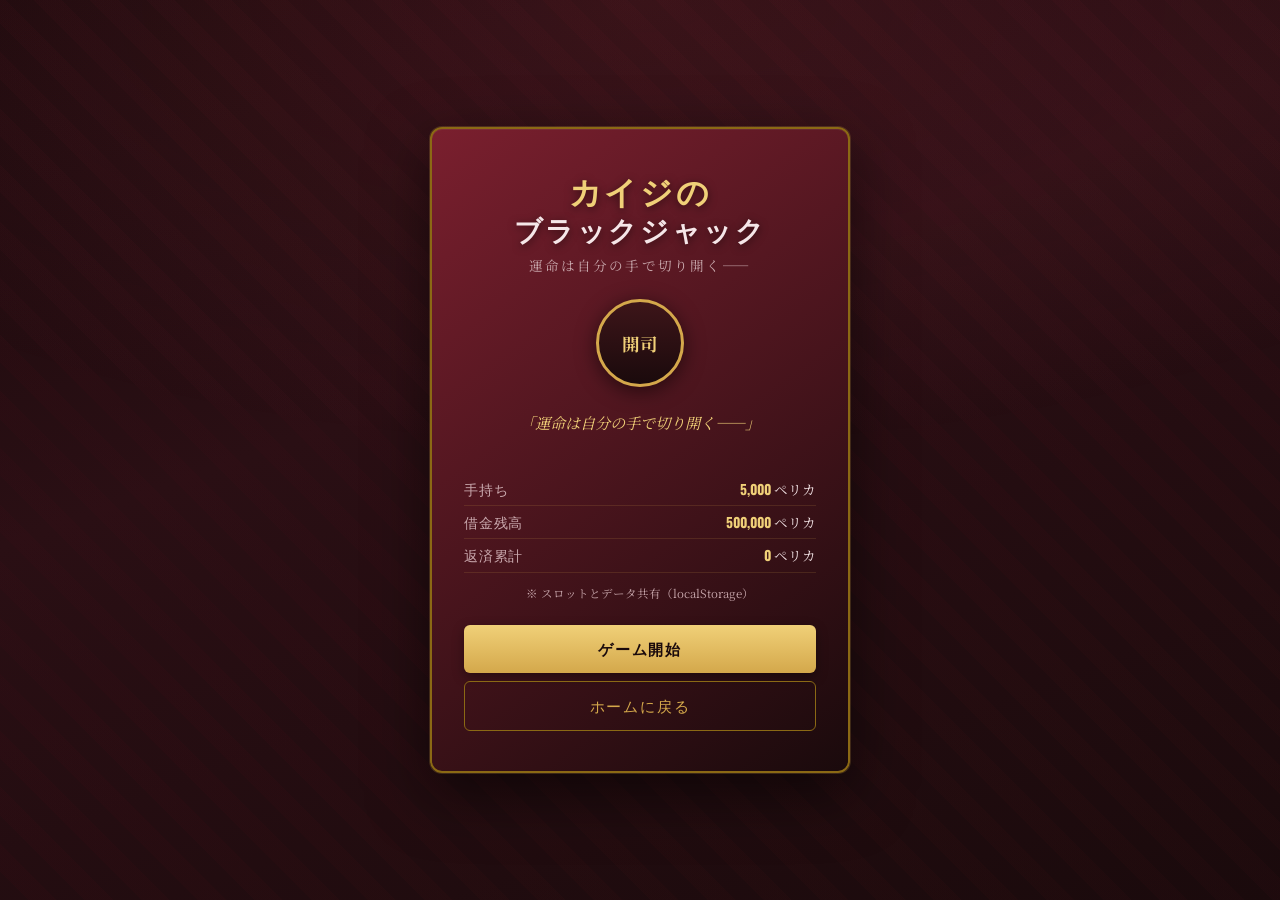
==== commit ef521be9: "kousinn" ====
--- a/blackjack/index.html
+++ b/blackjack/index.html
@@ -10,7 +10,7 @@
   <link rel="preconnect" href="https://fonts.gstatic.com" crossorigin>
   <link href="https://fonts.googleapis.com/css2?family=Noto+Serif+JP:wght@400;600;700&family=Oswald:wght@500;600&display=swap" rel="stylesheet">
 </head>
-<body>
+<body data-home-url="../home/home.html" data-bgm-url="../home/bgm.mp3">
   <div class="bg-pattern" aria-hidden="true"></div>
   <div id="fx-overlay" class="fx-overlay" aria-hidden="true"></div>
   <div id="fx-layer" class="fx-layer" aria-hidden="true"></div>
@@ -26,11 +26,14 @@
         <span class="kaiji-face">開司</span>
       </div>
       <p id="start-quote" class="kaiji-quote">「俺は負けたままじゃ終われない…」</p>
-      <label class="bankroll-setup">
-        <span>初期所持コイン</span>
-        <input type="number" id="initial-bankroll" min="100" max="999999" value="10000" step="100">
-      </label>
+      <dl class="wallet-summary">
+        <div><dt>手持ち</dt><dd><strong id="start-cash">5,000</strong> ペリカ</dd></div>
+        <div><dt>借金残高</dt><dd><strong id="start-debt">500,000</strong> ペリカ</dd></div>
+        <div><dt>返済累計</dt><dd><strong id="start-paid">0</strong> ペリカ</dd></div>
+      </dl>
+      <p class="wallet-hint">※ スロットとデータ共有（localStorage）</p>
       <button type="button" id="btn-start" class="btn btn-gold">ゲーム開始</button>
+      <button type="button" id="btn-home-start" class="btn btn-secondary btn-home-link">ホームに戻る</button>
     </div>
   </div>
 
@@ -38,8 +41,10 @@
   <div id="game-screen" class="screen">
     <header class="hud">
       <div class="hud-block">
-        <span class="hud-label">所持コイン</span>
-        <span id="bankroll" class="hud-value">10,000</span>
+        <span class="hud-label">手持ち</span>
+        <span id="cash" class="hud-value">5,000</span>
+        <span class="hud-sub">借金 <strong id="debt">500,000</strong></span>
+        <span class="hud-sub">返済 <strong id="paid">0</strong></span>
       </div>
       <div class="hud-block center">
         <span class="hud-label">今回の獲得</span>
@@ -53,7 +58,11 @@
       <div class="hud-block right">
         <span class="hud-label">連勝</span>
         <span id="win-streak" class="hud-value">0</span>
-        <button type="button" id="btn-sound" class="btn-sound" aria-pressed="true" title="効果音のオン/オフ">🔊</button>
+        <div class="volume-control" title="音量">
+          <span id="volume-icon" class="volume-icon" aria-hidden="true">🔊</span>
+          <input type="range" id="volume-slider" class="volume-slider" min="0" max="100" value="80" aria-label="音量" aria-valuemin="0" aria-valuemax="100">
+        </div>
+        <button type="button" id="btn-home" class="btn btn-home" title="ホームへ（戦闘中はベットは戻りません）">ホーム</button>
       </div>
     </header>
 
@@ -78,7 +87,7 @@
         <p id="game-message" class="game-message"></p>
         <div id="bet-panel" class="bet-panel">
           <p class="bet-label">ベット額を選べ</p>
-          <p id="max-bet-hint" class="max-bet-hint">最大ベット: <strong id="max-bet">0</strong> コイン</p>
+          <p id="max-bet-hint" class="max-bet-hint">最大ベット: <strong id="max-bet">0</strong> ペリカ</p>
           <p id="bet-error" class="bet-error" role="alert"></p>
           <div class="bet-chips">
             <button type="button" class="chip" data-bet="100">100</button>
@@ -92,7 +101,7 @@
             <input type="number" id="custom-bet" min="1" placeholder="任意額" step="50">
             <button type="button" id="btn-place-bet" class="btn btn-gold">ベットする</button>
           </div>
-          <p class="current-bet">現在のベット: <strong id="current-bet">0</strong> コイン</p>
+          <p class="current-bet">現在のベット: <strong id="current-bet">0</strong> ペリカ</p>
         </div>
       </div>
 
@@ -115,12 +124,13 @@
     <div class="start-card gameover-card">
       <h1>破産</h1>
       <p id="gameover-quote" class="kaiji-quote">「まだ…終わってない…」</p>
-      <p>最終所持: <strong id="final-bankroll">0</strong> コイン</p>
-      <p>セッション獲得: <strong id="final-session">0</strong> コイン</p>
-      <button type="button" id="btn-restart" class="btn btn-gold">最初から</button>
+      <p>最終手持ち: <strong id="final-cash">0</strong> ペリカ</p>
+      <p>セッション獲得: <strong id="final-session">0</strong> ペリカ</p>
+      <button type="button" id="btn-restart" class="btn btn-gold">ホームに戻る</button>
     </div>
   </div>
 
+  <audio id="bgm" loop preload="auto"></audio>
   <script src="sounds.js"></script>
   <script src="effects.js"></script>
   <script src="game.js"></script>
--- a/blackjack/styles.css
+++ b/blackjack/styles.css
@@ -163,6 +163,56 @@
   font-size: 1rem;
 }
 
+.wallet-summary {
+  margin: 1rem 0;
+  text-align: left;
+  font-size: 0.85rem;
+  color: var(--text-muted);
+}
+
+.wallet-summary div {
+  display: flex;
+  justify-content: space-between;
+  gap: 0.5rem;
+  padding: 0.35rem 0;
+  border-bottom: 1px solid rgba(212, 168, 75, 0.15);
+}
+
+.wallet-summary dt {
+  font-family: var(--font-display);
+  letter-spacing: 0.06em;
+}
+
+.wallet-summary dd {
+  margin: 0;
+  color: var(--text);
+}
+
+.wallet-summary strong {
+  color: var(--gold-light);
+  font-family: var(--font-display);
+}
+
+.wallet-hint {
+  font-size: 0.72rem;
+  color: var(--text-muted);
+  margin: -0.25rem 0 1rem;
+}
+
+.hud-sub {
+  display: block;
+  font-size: 0.65rem;
+  color: var(--text-muted);
+  margin-top: 0.2rem;
+  line-height: 1.4;
+}
+
+.hud-sub strong {
+  color: var(--gold);
+  font-family: var(--font-display);
+  font-weight: 600;
+}
+
 /* ボタン */
 .btn {
   font-family: var(--font-display);
@@ -220,6 +270,32 @@
   color: var(--gold);
   border: 1px solid var(--gold-dark);
   flex: 1;
+}
+
+.btn-home-link {
+  width: 100%;
+  margin-top: 0.5rem;
+}
+
+.btn-home {
+  display: block;
+  width: 100%;
+  margin-top: 0.35rem;
+  padding: 0.35rem 0.5rem;
+  font-family: var(--font-display);
+  font-size: 0.65rem;
+  letter-spacing: 0.08em;
+  background: rgba(26, 10, 12, 0.85);
+  color: var(--text-muted);
+  border: 1px solid var(--felt-edge);
+  border-radius: 6px;
+  cursor: pointer;
+  transition: color 0.15s, border-color 0.15s;
+}
+
+.btn-home:hover {
+  color: var(--gold-light);
+  border-color: var(--gold-dark);
 }
 
 /* HUD */
@@ -694,27 +770,41 @@
   position: relative;
 }
 
-.btn-sound {
-  display: block;
-  margin-top: 0.25rem;
+.volume-control {
+  display: flex;
+  align-items: center;
+  gap: 0.35rem;
+  margin-top: 0.35rem;
   margin-left: auto;
-  padding: 0.2rem 0.45rem;
-  font-size: 0.9rem;
-  background: transparent;
+  padding: 0.15rem 0.4rem;
   border: 1px solid var(--felt-edge);
   border-radius: 4px;
+  background: rgba(0, 0, 0, 0.2);
+}
+
+.volume-icon {
+  font-size: 0.85rem;
+  line-height: 1;
+  opacity: 0.9;
+  flex-shrink: 0;
+}
+
+.volume-slider {
+  width: 5.5rem;
+  height: 0.35rem;
+  margin: 0;
+  accent-color: var(--gold);
   cursor: pointer;
-  line-height: 1;
-  opacity: 0.85;
-}
-
-.btn-sound:hover {
+  opacity: 0.9;
+}
+
+.volume-slider:hover {
   opacity: 1;
-  border-color: var(--gold-dark);
-}
-
-.btn-sound.muted {
-  opacity: 0.45;
+}
+
+.volume-slider:focus-visible {
+  outline: 1px solid var(--gold-dark);
+  outline-offset: 2px;
 }
 
 .sound-preset-row {
--- a/blackjack/styles-fx.css
+++ b/blackjack/styles-fx.css
@@ -399,6 +399,550 @@
   100% { opacity: 0; transform: translateX(-50%) translateY(-28px); }
 }
 
+/* === カイジ・カットイン（超派手版） === */
+body.cutin-active {
+  overflow: hidden;
+}
+
+.fx-overlay.cutin-overlay-flash {
+  background: rgba(255, 30, 30, 0.55);
+  animation: cutinOverlayPulse 0.35s ease-out 2;
+}
+
+#game-screen.cutin-shake-active {
+  animation: cutinScreenShake 0.7s cubic-bezier(0.36, 0.07, 0.19, 0.97) both;
+}
+
+#game-screen.cutin-shake-heavy {
+  animation: cutinScreenShakeHeavy 1.1s cubic-bezier(0.36, 0.07, 0.19, 0.97) both;
+}
+
+.kaiji-cutin {
+  position: fixed;
+  inset: 0;
+  z-index: 235;
+  display: flex;
+  align-items: center;
+  justify-content: center;
+  pointer-events: none;
+  overflow: hidden;
+  background: rgba(0, 0, 0, 0.35);
+}
+
+.cutin-blackout {
+  position: absolute;
+  inset: 0;
+  background: #000;
+  opacity: 0;
+  animation: cutinBlackout 0.22s ease-out forwards;
+}
+
+.cutin-flash {
+  position: absolute;
+  inset: 0;
+  pointer-events: none;
+}
+
+.cutin-flash-a {
+  background: radial-gradient(circle at 55% 45%, rgba(255, 255, 255, 1) 0%, rgba(255, 60, 60, 0.85) 22%, transparent 50%);
+  animation: cutinFlashA 0.5s ease-out forwards;
+}
+
+.cutin-flash-b {
+  background: radial-gradient(circle at 45% 55%, rgba(255, 120, 80, 0.95) 0%, rgba(120, 0, 0, 0.65) 32%, transparent 58%);
+  animation: cutinFlashB 0.65s ease-out 0.06s forwards;
+}
+
+.cutin-flash-c {
+  background: radial-gradient(circle at 50% 50%, rgba(255, 255, 200, 0.9) 0%, transparent 40%);
+  animation: cutinFlashA 0.35s ease-out 0.18s forwards;
+}
+
+.cutin-invert-flash {
+  position: absolute;
+  inset: 0;
+  background: #fff;
+  mix-blend-mode: difference;
+  opacity: 0;
+  animation: cutinInvertFlash 0.15s ease-out 0.08s forwards;
+}
+
+.cutin-burst {
+  position: absolute;
+  width: 140vmax;
+  height: 140vmax;
+  border-radius: 50%;
+  background: radial-gradient(circle, rgba(255, 100, 60, 0.7) 0%, rgba(200, 0, 0, 0.35) 28%, transparent 62%);
+  animation: cutinBurst 0.85s ease-out forwards;
+}
+
+.cutin-shockwave {
+  position: absolute;
+  left: 50%;
+  top: 50%;
+  width: 40vmax;
+  height: 40vmax;
+  margin: -20vmax;
+  border-radius: 50%;
+  border: 4px solid rgba(255, 200, 100, 0.9);
+  box-shadow: 0 0 30px rgba(255, 80, 40, 0.8), inset 0 0 20px rgba(255, 100, 50, 0.4);
+  opacity: 0;
+}
+
+.cutin-shockwave-1 { animation: cutinShockwave 0.9s ease-out 0.05s forwards; }
+.cutin-shockwave-2 { animation: cutinShockwave 0.9s ease-out 0.18s forwards; border-color: rgba(255, 80, 80, 0.85); }
+.cutin-shockwave-3 { animation: cutinShockwave 0.9s ease-out 0.32s forwards; border-color: rgba(255, 220, 120, 0.7); }
+
+.cutin-speedlines {
+  position: absolute;
+  inset: -30%;
+  background: repeating-conic-gradient(
+    from 0deg at 50% 50%,
+    transparent 0deg 6deg,
+    rgba(255, 255, 255, 0.09) 6deg 7deg
+  );
+  animation: cutinSpeedSpin 0.65s ease-out forwards;
+  opacity: 0;
+}
+
+.cutin-diagonal-stripes {
+  position: absolute;
+  inset: -10%;
+  background: repeating-linear-gradient(
+    -35deg,
+    transparent,
+    transparent 18px,
+    rgba(255, 255, 255, 0.04) 18px,
+    rgba(255, 80, 80, 0.08) 20px
+  );
+  animation: cutinStripesSweep 0.5s ease-out forwards;
+  opacity: 0;
+}
+
+.cutin-edge-glow {
+  position: absolute;
+  left: 0;
+  right: 0;
+  height: 12px;
+  background: linear-gradient(90deg, transparent, #ff4444, #fff, #ff4444, transparent);
+  box-shadow: 0 0 24px #ff0000, 0 0 48px rgba(255, 0, 0, 0.6);
+  opacity: 0;
+  animation: cutinEdgeFlash 0.4s ease-out 0.1s forwards;
+}
+
+.cutin-edge-top { top: 0; }
+.cutin-edge-bottom { bottom: 0; animation-delay: 0.15s; }
+
+.cutin-frame {
+  position: relative;
+  z-index: 3;
+  transform: skewX(-10deg);
+}
+
+.kaiji-cutin.cutin-live .cutin-frame {
+  animation: cutinFramePulse 0.28s ease-in-out 0.5s 4 alternate;
+}
+
+.cutin-aura {
+  position: absolute;
+  inset: -20%;
+  border: 4px solid rgba(255, 80, 80, 1);
+  box-shadow:
+    0 0 24px rgba(255, 60, 60, 1),
+    0 0 60px rgba(255, 0, 0, 0.75),
+    inset 0 0 40px rgba(255, 100, 100, 0.4);
+  animation: cutinAuraPulse 0.22s ease-in-out infinite alternate;
+}
+
+.cutin-aura-2 {
+  inset: -28%;
+  border-width: 2px;
+  border-color: rgba(255, 200, 80, 0.7);
+  animation-duration: 0.35s;
+  animation-direction: alternate-reverse;
+}
+
+.cutin-slash {
+  position: absolute;
+  width: 160%;
+  height: 5px;
+  left: -30%;
+  background: linear-gradient(90deg, transparent, #fff, #ff2222, #fff, transparent);
+  box-shadow: 0 0 16px #ff0000, 0 0 32px rgba(255, 100, 0, 0.8);
+  opacity: 0;
+  z-index: 5;
+}
+
+.cutin-slash-1 { top: 12%; animation: cutinSlash 0.45s ease-out 0.1s forwards; transform: rotate(-14deg); }
+.cutin-slash-2 { top: 50%; animation: cutinSlash 0.45s ease-out 0.2s forwards; transform: rotate(6deg); height: 3px; }
+.cutin-slash-3 { bottom: 14%; animation: cutinSlash 0.45s ease-out 0.28s forwards; transform: rotate(-5deg); }
+
+.kaiji-cutin-img {
+  position: absolute;
+  left: 50%;
+  top: 50%;
+  transform: translate(-50%, -50%);
+  display: block;
+  max-width: min(96vw, 480px);
+  max-height: 74vh;
+  width: auto;
+  height: auto;
+  object-fit: contain;
+  pointer-events: none;
+}
+
+.cutin-ghost-r {
+  filter: drop-shadow(4px 0 0 rgba(255, 0, 80, 0.85)) contrast(1.1);
+  opacity: 0;
+  animation: cutinGhostR 0.55s ease-out 0.08s forwards;
+}
+
+.cutin-ghost-b {
+  filter: drop-shadow(-4px 0 0 rgba(80, 120, 255, 0.85)) contrast(1.1);
+  opacity: 0;
+  animation: cutinGhostB 0.55s ease-out 0.08s forwards;
+}
+
+.cutin-main {
+  position: relative;
+  left: auto;
+  top: auto;
+  transform: none;
+  filter:
+    drop-shadow(0 0 40px rgba(255, 30, 30, 1))
+    drop-shadow(0 0 80px rgba(255, 0, 0, 0.85))
+    drop-shadow(0 16px 32px rgba(0, 0, 0, 0.9))
+    contrast(1.18) saturate(1.25);
+  animation: cutinSlideIn 0.48s cubic-bezier(0.08, 1.45, 0.22, 1) forwards;
+  z-index: 2;
+}
+
+.cutin-afterimage {
+  position: absolute;
+  inset: 0;
+  background: inherit;
+  opacity: 0;
+  box-shadow: 0 0 40px rgba(255, 0, 0, 0.5);
+  animation: cutinAfterimage 0.4s ease-out 0.15s 2;
+  pointer-events: none;
+}
+
+.cutin-particle {
+  position: absolute;
+  left: 50%;
+  top: 50%;
+  width: 7px;
+  height: 7px;
+  margin: -3px;
+  border-radius: 50%;
+  background: #ffd700;
+  box-shadow: 0 0 10px #ff6600, 0 0 18px #ff0000;
+  animation: cutinParticleFly 0.75s ease-out forwards;
+  z-index: 6;
+}
+
+.cutin-particle-big {
+  width: 12px;
+  height: 12px;
+  margin: -6px;
+  background: #fff;
+  box-shadow: 0 0 16px #ff4400, 0 0 28px #ff0000;
+}
+
+.cutin-spark {
+  position: absolute;
+  left: 50%;
+  top: 50%;
+  width: 3px;
+  height: 28px;
+  margin-left: -1px;
+  margin-top: -14px;
+  background: linear-gradient(180deg, #fff, #ff8800, transparent);
+  transform-origin: center center;
+  animation: cutinSparkFly 0.7s ease-out forwards;
+  z-index: 6;
+}
+
+.cutin-don-text {
+  position: absolute;
+  left: 50%;
+  top: 8%;
+  transform: translateX(-50%) skewX(-12deg);
+  z-index: 6;
+  font-family: var(--font-display);
+  font-size: clamp(2.5rem, 12vw, 4.5rem);
+  font-weight: 700;
+  color: #ffee00;
+  letter-spacing: 0.2em;
+  text-shadow:
+    0 0 20px #ff0000,
+    0 0 40px #ff6600,
+    4px 4px 0 #000,
+    -2px -2px 0 #fff;
+  opacity: 0;
+  animation: cutinDonText 0.5s cubic-bezier(0.12, 1.6, 0.28, 1) 0.05s forwards;
+}
+
+.cutin-impact-text {
+  position: absolute;
+  right: 5%;
+  bottom: 14%;
+  z-index: 6;
+  font-family: var(--font-display);
+  font-size: clamp(3.5rem, 16vw, 6.5rem);
+  font-weight: 700;
+  color: #fff;
+  letter-spacing: 0.05em;
+  text-shadow:
+    0 0 24px #ff0000,
+    0 0 48px #ff4400,
+    5px 5px 0 #8b0000,
+    -3px -3px 0 rgba(255, 255, 255, 0.9);
+  transform: skewX(-10deg) rotate(-8deg);
+  opacity: 0;
+  animation: cutinImpactText 0.5s cubic-bezier(0.15, 1.5, 0.3, 1) 0.12s forwards,
+    cutinImpactShake 0.12s ease-in-out 0.5s infinite;
+}
+
+.cutin-sub-text {
+  position: absolute;
+  left: 50%;
+  bottom: 8%;
+  transform: translateX(-50%);
+  z-index: 6;
+  font-family: var(--font-serif);
+  font-size: clamp(1.1rem, 4.5vw, 1.65rem);
+  color: rgba(255, 200, 210, 1);
+  letter-spacing: 0.4em;
+  text-shadow: 0 0 20px rgba(255, 80, 100, 1), 0 0 40px rgba(255, 0, 0, 0.5);
+  opacity: 0;
+  animation: cutinSubText 0.55s ease 0.3s forwards, cutinSubPulse 0.35s ease-in-out 0.85s infinite alternate;
+}
+
+.cutin-glitch {
+  position: absolute;
+  inset: 0;
+  background:
+    linear-gradient(90deg, transparent 48%, rgba(255, 0, 0, 0.15) 49%, rgba(255, 0, 0, 0.15) 51%, transparent 52%);
+  animation: cutinGlitch 0.12s steps(3) 0.2s 8;
+  opacity: 0;
+  mix-blend-mode: screen;
+}
+
+.cutin-scanlines {
+  position: absolute;
+  inset: 0;
+  background: repeating-linear-gradient(
+    0deg,
+    transparent,
+    transparent 2px,
+    rgba(0, 0, 0, 0.15) 2px,
+    rgba(0, 0, 0, 0.15) 4px
+  );
+  mix-blend-mode: overlay;
+  opacity: 0.7;
+  animation: cutinScanFlicker 0.06s steps(2) infinite;
+  z-index: 7;
+}
+
+.cutin-vignette {
+  position: absolute;
+  inset: 0;
+  background: radial-gradient(ellipse at center, transparent 25%, rgba(80, 0, 0, 0.55) 100%);
+  animation: cutinVignettePulse 0.4s ease-in-out infinite alternate;
+  z-index: 1;
+}
+
+.kaiji-cutin.cutin-out {
+  animation: cutinWrapOut 0.55s ease forwards;
+}
+
+.kaiji-cutin.cutin-out .cutin-main {
+  animation: cutinSlideOut 0.5s ease forwards;
+}
+
+@keyframes cutinOverlayPulse {
+  0%, 100% { opacity: 0.3; }
+  50% { opacity: 0.85; }
+}
+
+@keyframes cutinBlackout {
+  0% { opacity: 0.85; }
+  100% { opacity: 0; }
+}
+
+@keyframes cutinScreenShake {
+  0%, 100% { transform: translate(0, 0) scale(1); filter: brightness(1); }
+  10% { transform: translate(-14px, 8px) scale(1.01); filter: brightness(1.35); }
+  20% { transform: translate(16px, -10px) scale(0.99); filter: brightness(1.2); }
+  30% { transform: translate(-12px, -6px); }
+  40% { transform: translate(10px, 5px); }
+  50% { transform: translate(-6px, 4px); }
+  60% { transform: translate(5px, -3px); }
+}
+
+@keyframes cutinScreenShakeHeavy {
+  0%, 100% { transform: translate(0, 0); }
+  5% { transform: translate(-18px, 10px) rotate(-0.5deg); }
+  10% { transform: translate(20px, -12px) rotate(0.5deg); }
+  15% { transform: translate(-16px, -8px); }
+  20% { transform: translate(14px, 9px); }
+  30% { transform: translate(-10px, 5px); }
+  40% { transform: translate(8px, -4px); }
+  50% { transform: translate(-5px, 3px); }
+}
+
+@keyframes cutinFlashA {
+  0% { opacity: 0; }
+  12% { opacity: 1; }
+  100% { opacity: 0; }
+}
+
+@keyframes cutinFlashB {
+  0% { opacity: 0; transform: scale(0.7); }
+  18% { opacity: 1; transform: scale(1.08); }
+  100% { opacity: 0; transform: scale(1.35); }
+}
+
+@keyframes cutinInvertFlash {
+  0% { opacity: 0.7; }
+  100% { opacity: 0; }
+}
+
+@keyframes cutinBurst {
+  0% { transform: scale(0); opacity: 1; }
+  100% { transform: scale(1.15); opacity: 0; }
+}
+
+@keyframes cutinShockwave {
+  0% { transform: scale(0.2); opacity: 1; }
+  100% { transform: scale(2.2); opacity: 0; }
+}
+
+@keyframes cutinSpeedSpin {
+  0% { opacity: 0; transform: scale(0.4) rotate(0deg); }
+  25% { opacity: 1; }
+  100% { opacity: 0; transform: scale(1.5) rotate(40deg); }
+}
+
+@keyframes cutinStripesSweep {
+  0% { opacity: 0; transform: translateX(-20%) skewX(-5deg); }
+  30% { opacity: 0.9; }
+  100% { opacity: 0; transform: translateX(20%) skewX(-5deg); }
+}
+
+@keyframes cutinEdgeFlash {
+  0% { opacity: 0; transform: scaleX(0.3); }
+  40% { opacity: 1; transform: scaleX(1); }
+  100% { opacity: 0.3; transform: scaleX(1); }
+}
+
+@keyframes cutinAuraPulse {
+  from { transform: scale(1); opacity: 0.9; }
+  to { transform: scale(1.06); opacity: 1; }
+}
+
+@keyframes cutinFramePulse {
+  from { transform: skewX(-10deg) scale(1); }
+  to { transform: skewX(-10deg) scale(1.04); }
+}
+
+@keyframes cutinSlash {
+  0% { opacity: 0; transform: scaleX(0) rotate(-14deg); }
+  35% { opacity: 1; transform: scaleX(1) rotate(-14deg); }
+  100% { opacity: 0; transform: scaleX(1.3) rotate(-14deg); }
+}
+
+@keyframes cutinGhostR {
+  0% { opacity: 0; transform: translate(calc(-50% + 30px), -50%); }
+  30% { opacity: 0.65; transform: translate(calc(-50% + 8px), -50%); }
+  100% { opacity: 0; transform: translate(-50%, -50%); }
+}
+
+@keyframes cutinGhostB {
+  0% { opacity: 0; transform: translate(calc(-50% - 30px), -50%); }
+  30% { opacity: 0.65; transform: translate(calc(-50% - 8px), -50%); }
+  100% { opacity: 0; transform: translate(-50%, -50%); }
+}
+
+@keyframes cutinSlideIn {
+  0% { opacity: 0; transform: translateX(140%) scale(0.5) rotate(10deg); }
+  40% { opacity: 1; transform: translateX(-12%) scale(1.18) rotate(-4deg); }
+  65% { transform: translateX(5%) scale(1.06) rotate(2deg); }
+  100% { opacity: 1; transform: translateX(0) scale(1) rotate(0deg); }
+}
+
+@keyframes cutinAfterimage {
+  0%, 100% { opacity: 0; }
+  50% { opacity: 0.35; transform: translateX(-8px); }
+}
+
+@keyframes cutinParticleFly {
+  0% { opacity: 1; transform: translate(0, 0) scale(1); }
+  100% { opacity: 0; transform: translate(var(--px), var(--py)) scale(0); }
+}
+
+@keyframes cutinSparkFly {
+  0% { opacity: 1; transform: translate(0, 0) rotate(var(--rot, 0deg)) scaleY(1); }
+  100% { opacity: 0; transform: translate(var(--px), var(--py)) rotate(var(--rot, 0deg)) scaleY(0.2); }
+}
+
+@keyframes cutinDonText {
+  0% { opacity: 0; transform: translateX(-50%) skewX(-12deg) scale(3); }
+  55% { opacity: 1; transform: translateX(-50%) skewX(-12deg) scale(0.88); }
+  100% { opacity: 1; transform: translateX(-50%) skewX(-12deg) scale(1); }
+}
+
+@keyframes cutinImpactText {
+  0% { opacity: 0; transform: skewX(-10deg) rotate(-8deg) scale(3); }
+  55% { opacity: 1; transform: skewX(-10deg) rotate(-8deg) scale(0.9); }
+  100% { opacity: 1; transform: skewX(-10deg) rotate(-8deg) scale(1); }
+}
+
+@keyframes cutinImpactShake {
+  0%, 100% { transform: skewX(-10deg) rotate(-8deg) translate(0, 0); }
+  50% { transform: skewX(-10deg) rotate(-8deg) translate(3px, -2px); }
+}
+
+@keyframes cutinSubText {
+  from { opacity: 0; transform: translateX(-50%) translateY(16px); }
+  to { opacity: 1; transform: translateX(-50%) translateY(0); }
+}
+
+@keyframes cutinSubPulse {
+  from { opacity: 0.8; }
+  to { opacity: 1; text-shadow: 0 0 28px rgba(255, 100, 120, 1), 0 0 50px rgba(255, 0, 0, 0.6); }
+}
+
+@keyframes cutinGlitch {
+  0% { opacity: 0; transform: translateX(0); }
+  33% { opacity: 0.8; transform: translateX(-4px); }
+  66% { opacity: 0.6; transform: translateX(4px); }
+  100% { opacity: 0; transform: translateX(0); }
+}
+
+@keyframes cutinScanFlicker {
+  0%, 100% { opacity: 0.5; }
+  50% { opacity: 0.75; }
+}
+
+@keyframes cutinVignettePulse {
+  from { opacity: 0.85; }
+  to { opacity: 1; }
+}
+
+@keyframes cutinWrapOut {
+  to { opacity: 0; filter: brightness(0.5); }
+}
+
+@keyframes cutinSlideOut {
+  to {
+    opacity: 0;
+    transform: translateX(-140%) scale(0.8) rotate(-10deg);
+    filter: blur(6px) brightness(0.6);
+  }
+}
+
 /* === 勝敗・イーブン（EVEN）演出 === */
 .outcome-overlay {
   position: fixed;
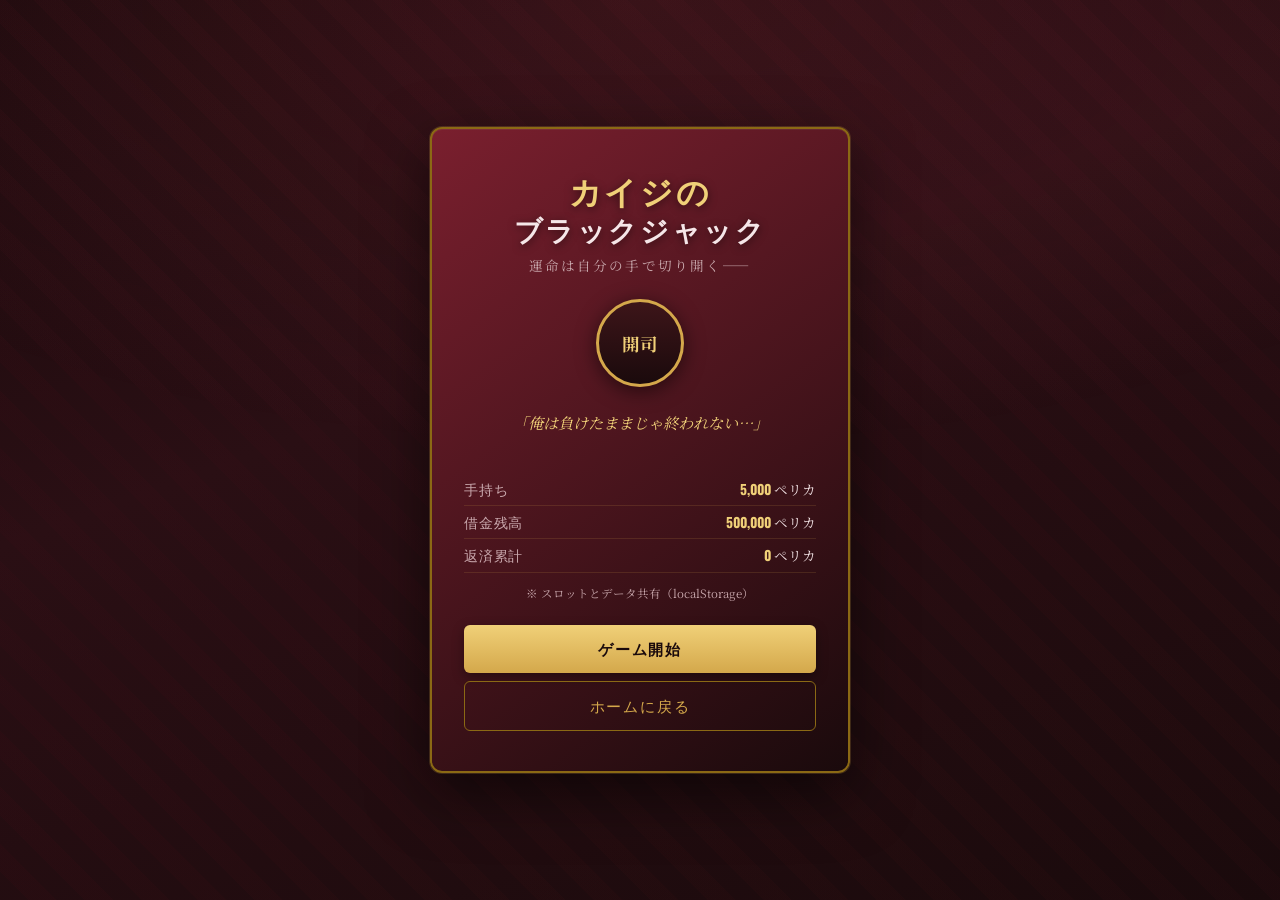
==== commit e6ea5750: "更新" ====
--- a/blackjack/index.html
+++ b/blackjack/index.html
@@ -10,7 +10,7 @@
   <link rel="preconnect" href="https://fonts.gstatic.com" crossorigin>
   <link href="https://fonts.googleapis.com/css2?family=Noto+Serif+JP:wght@400;600;700&family=Oswald:wght@500;600&display=swap" rel="stylesheet">
 </head>
-<body data-home-url="../home/home.html" data-bgm-url="../home/bgm.mp3">
+<body data-home-url="../home/home.html" data-bgm-video-id="Ois4q9mlFHU">
   <div class="bg-pattern" aria-hidden="true"></div>
   <div id="fx-overlay" class="fx-overlay" aria-hidden="true"></div>
   <div id="fx-layer" class="fx-layer" aria-hidden="true"></div>
@@ -130,7 +130,7 @@
     </div>
   </div>
 
-  <audio id="bgm" loop preload="auto"></audio>
+  <div id="bgm-player" class="bgm-player-host" aria-hidden="true"></div>
   <script src="sounds.js"></script>
   <script src="effects.js"></script>
   <script src="game.js"></script>
--- a/blackjack/styles.css
+++ b/blackjack/styles.css
@@ -770,6 +770,16 @@
   position: relative;
 }
 
+.bgm-player-host {
+  position: fixed;
+  width: 0;
+  height: 0;
+  overflow: hidden;
+  opacity: 0;
+  pointer-events: none;
+  z-index: -1;
+}
+
 .volume-control {
   display: flex;
   align-items: center;
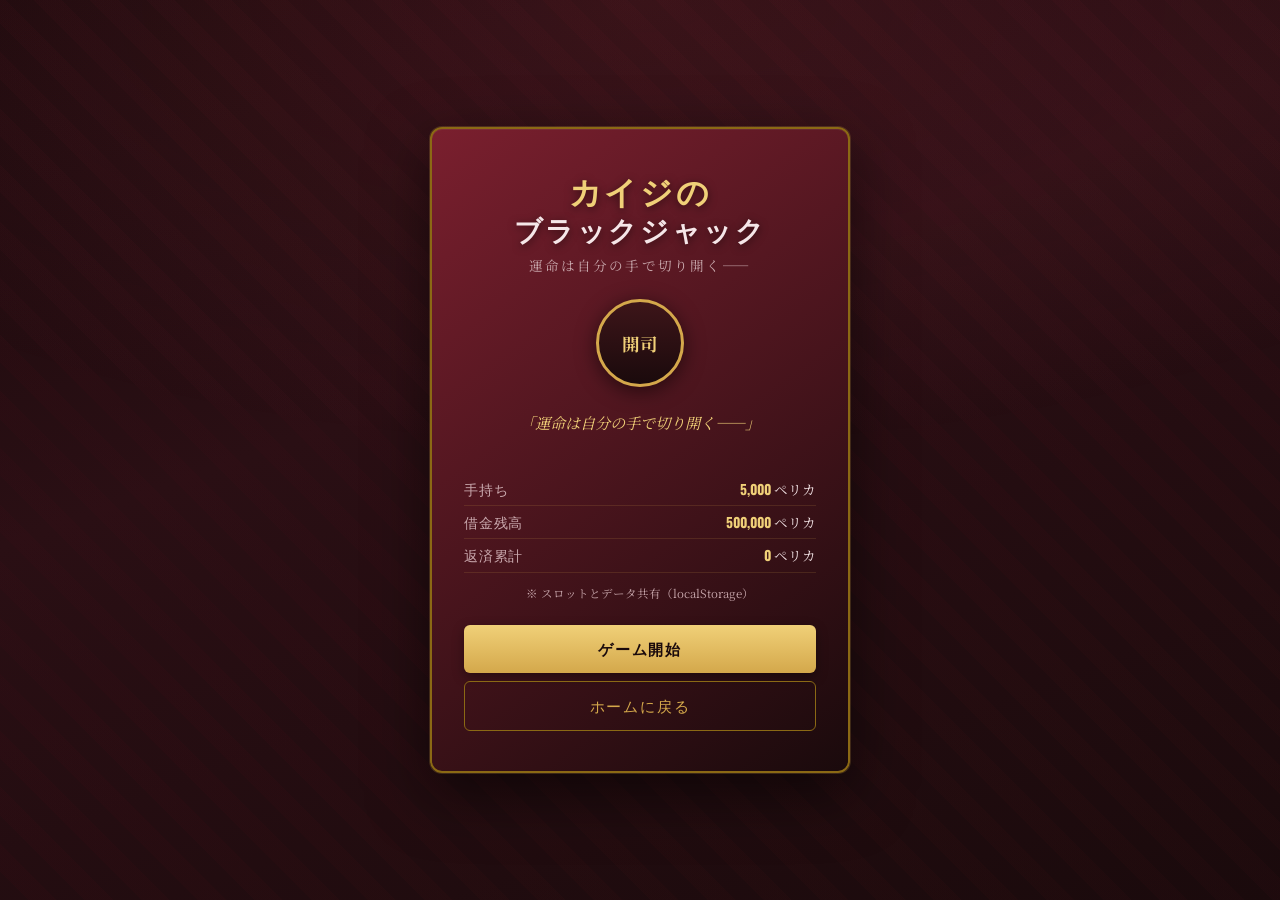
==== commit c208f8e7: "kousinn" ====
--- a/blackjack/index.html
+++ b/blackjack/index.html
@@ -10,7 +10,7 @@
   <link rel="preconnect" href="https://fonts.gstatic.com" crossorigin>
   <link href="https://fonts.googleapis.com/css2?family=Noto+Serif+JP:wght@400;600;700&family=Oswald:wght@500;600&display=swap" rel="stylesheet">
 </head>
-<body data-home-url="../home/home.html" data-bgm-video-id="Ois4q9mlFHU">
+<body data-home-url="../home/home.html" data-bgm-video-id="0is4q9mlFHU" data-zawazawa-video-id="2BfNLm0Vj-Y">
   <div class="bg-pattern" aria-hidden="true"></div>
   <div id="fx-overlay" class="fx-overlay" aria-hidden="true"></div>
   <div id="fx-layer" class="fx-layer" aria-hidden="true"></div>
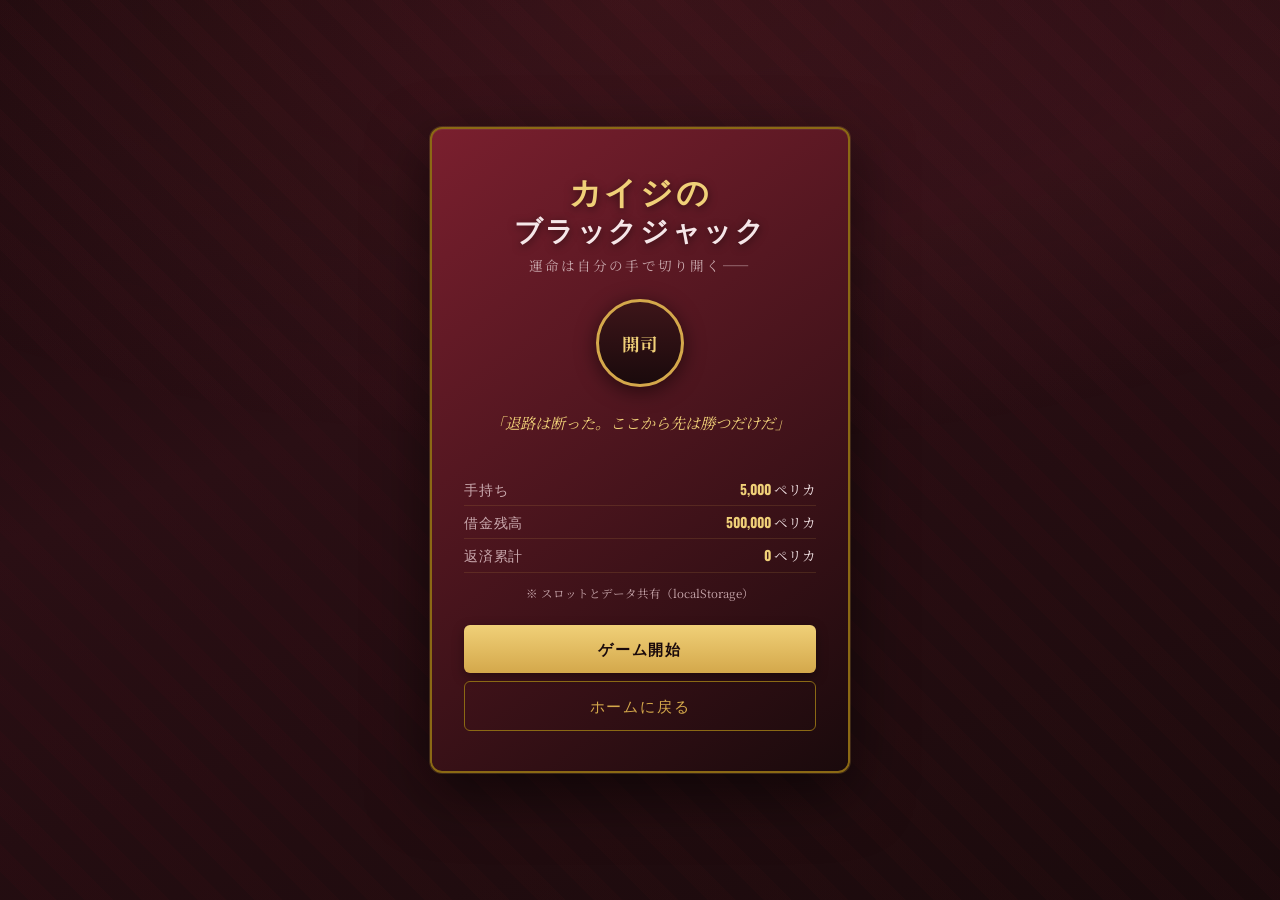
==== commit 2cf957bd: "kousinn" ====
(no text change in the page or its own stylesheets)
